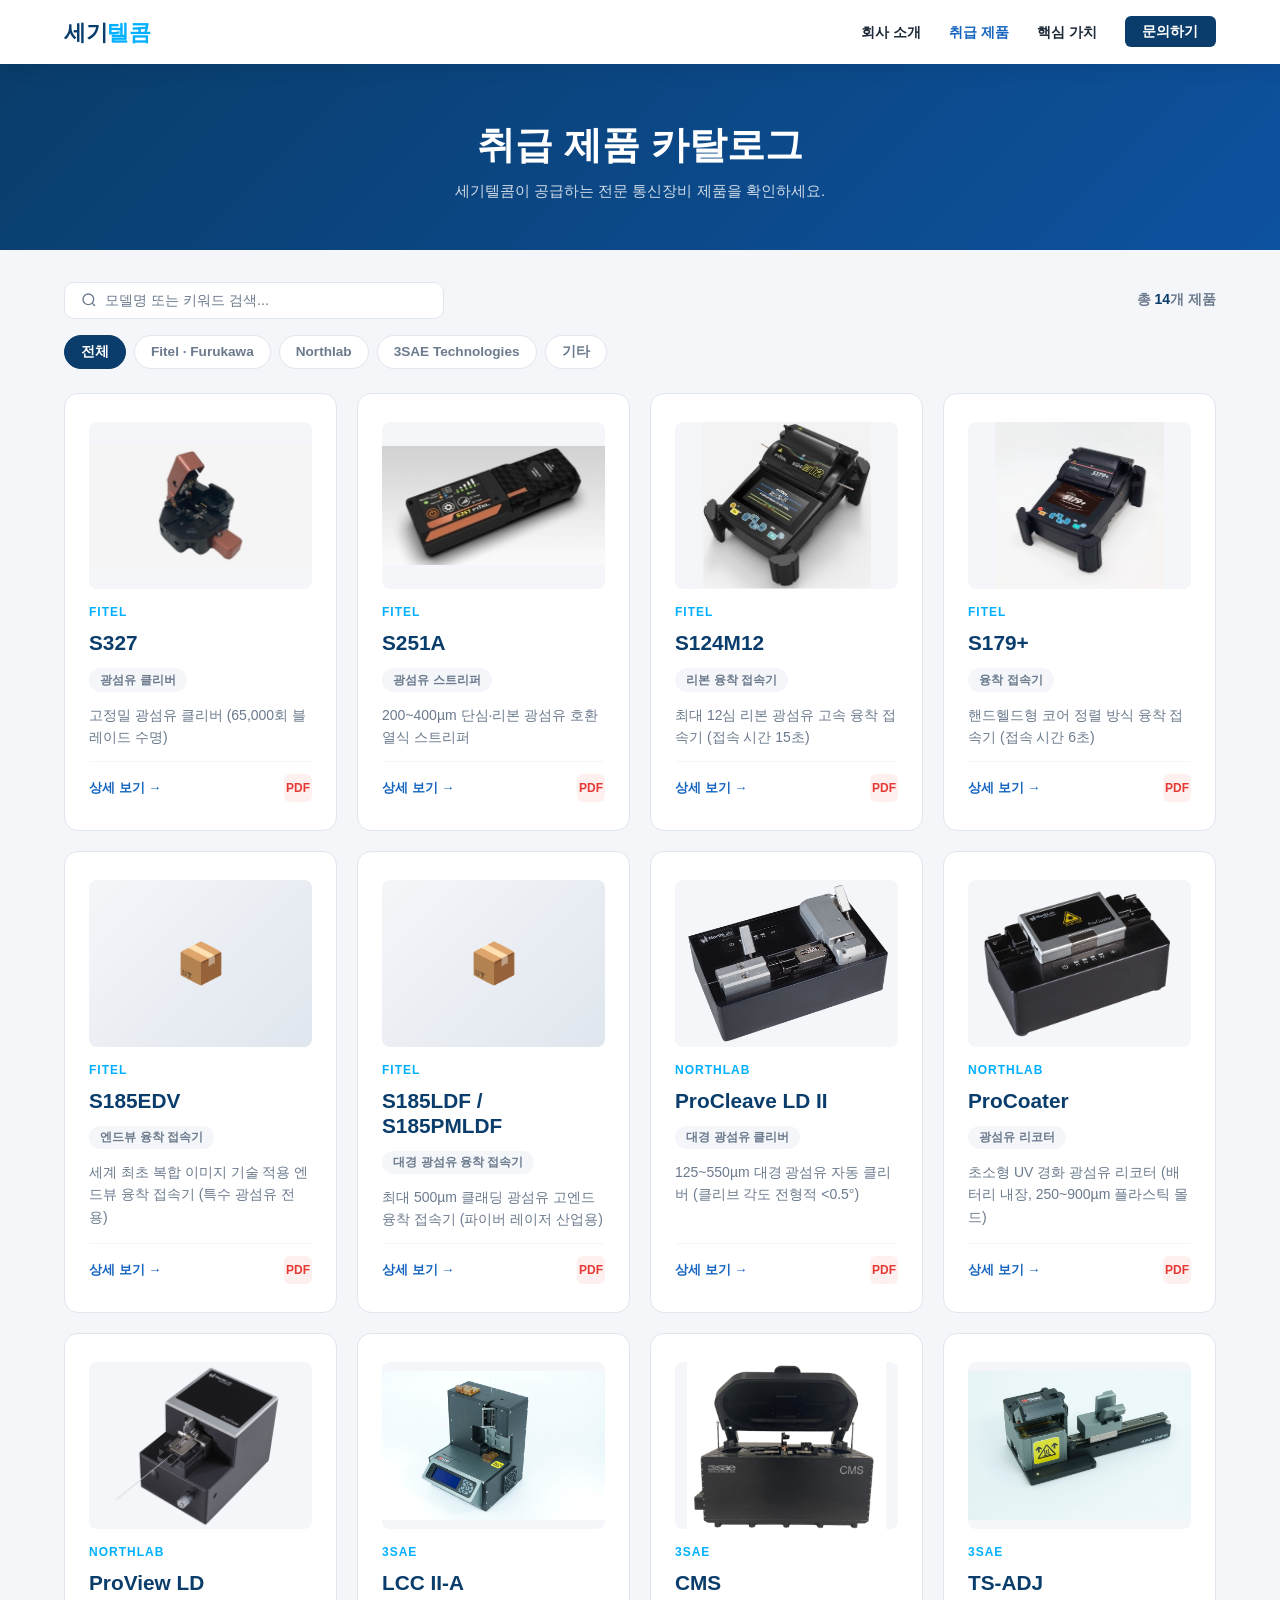
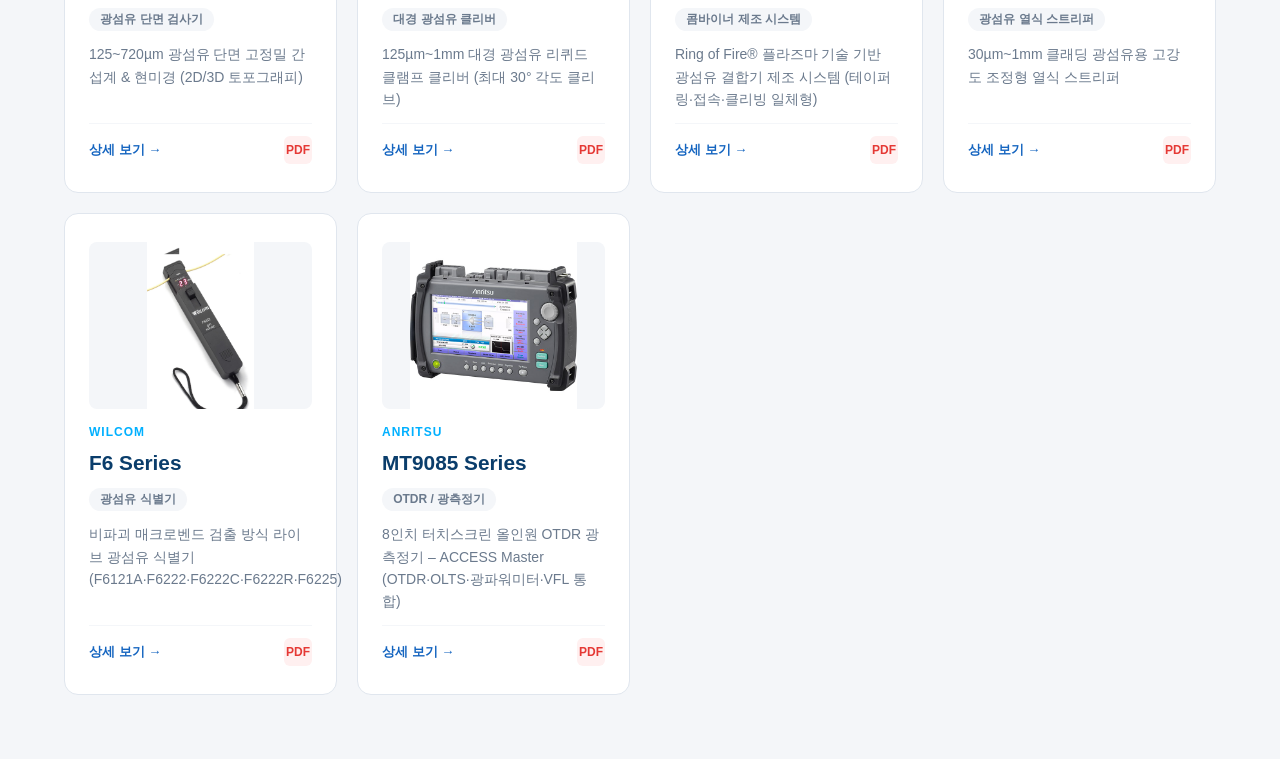
==== products.html @ ae434596 "feat: 세기텔콤 홈페이지 및 제품 카탈로그 페이지 추가 - segitelcom.html: 메인 홈페이지 (Fitel·Northlab·3SAE 브랜드 소개 섹션) - produc" ====
<!DOCTYPE html>
<html lang="ko">
<head>
  <meta charset="UTF-8" />
  <meta name="viewport" content="width=device-width, initial-scale=1.0" />
  <title>제품 카탈로그 | 세기텔콤</title>
  <style>
    :root {
      --primary: #0a3d6b;
      --primary-light: #1565c0;
      --accent: #00b0ff;
      --gray-100: #f4f6f9;
      --gray-200: #e0e6ee;
      --gray-500: #6b7a8d;
      --gray-800: #1e2a38;
      --white: #ffffff;
      --shadow: 0 4px 20px rgba(0,0,0,0.08);
    }

    * { box-sizing: border-box; margin: 0; padding: 0; }
    html { scroll-behavior: smooth; }
    body {
      font-family: 'Apple SD Gothic Neo', 'Noto Sans KR', 'Malgun Gothic', sans-serif;
      color: var(--gray-800);
      background: var(--gray-100);
    }

    /* ── 헤더 ── */
    header {
      position: sticky; top: 0; z-index: 100;
      background: var(--white);
      box-shadow: var(--shadow);
    }
    nav {
      max-width: 1200px; margin: 0 auto;
      padding: 0 1.5rem; height: 64px;
      display: flex; align-items: center; justify-content: space-between;
    }
    .logo {
      font-size: 1.35rem; font-weight: 800;
      color: var(--primary); text-decoration: none; letter-spacing: -0.5px;
    }
    .logo span { color: var(--accent); }
    .nav-links { display: flex; gap: 1.75rem; list-style: none; align-items: center; }
    .nav-links a {
      text-decoration: none; font-size: 0.9rem; font-weight: 600;
      color: var(--gray-800); transition: color 0.2s;
    }
    .nav-links a:hover, .nav-links a.active { color: var(--primary-light); }
    .nav-cta {
      background: var(--primary); color: var(--white) !important;
      padding: 0.45rem 1.1rem; border-radius: 6px;
    }
    .nav-cta:hover { background: var(--primary-light) !important; color: var(--white) !important; }
    .hamburger {
      display: none; flex-direction: column; gap: 5px;
      cursor: pointer; padding: 4px; background: none; border: none;
    }
    .hamburger span {
      display: block; width: 24px; height: 2px;
      background: var(--primary); border-radius: 2px; transition: all 0.3s;
    }
    .hamburger.open span:nth-child(1) { transform: translateY(7px) rotate(45deg); }
    .hamburger.open span:nth-child(2) { opacity: 0; }
    .hamburger.open span:nth-child(3) { transform: translateY(-7px) rotate(-45deg); }
    .mobile-menu {
      display: none; flex-direction: column;
      background: var(--white); border-top: 1px solid var(--gray-200);
      padding: 1rem 1.5rem 1.5rem; gap: 0.75rem;
    }
    .mobile-menu.open { display: flex; }
    .mobile-menu a {
      text-decoration: none; font-size: 0.95rem; font-weight: 600;
      color: var(--gray-800); padding: 0.5rem 0;
      border-bottom: 1px solid var(--gray-100);
    }

    /* ── 페이지 헤더 ── */
    .page-hero {
      background: linear-gradient(135deg, var(--primary) 0%, #0d52a0 100%);
      color: var(--white); padding: 3.5rem 1.5rem 3rem; text-align: center;
    }
    .page-hero h1 { font-size: clamp(1.6rem, 4vw, 2.4rem); font-weight: 800; margin-bottom: 0.6rem; }
    .page-hero p { font-size: 0.95rem; opacity: 0.8; }

    /* ── 컨트롤 바 ── */
    .controls {
      max-width: 1200px; margin: 0 auto;
      padding: 2rem 1.5rem 0;
      display: flex; flex-wrap: wrap; gap: 1rem; align-items: center;
      justify-content: space-between;
    }

    .search-box {
      display: flex; align-items: center; gap: 0.5rem;
      background: var(--white); border: 1.5px solid var(--gray-200);
      border-radius: 10px; padding: 0.6rem 1rem;
      flex: 1; max-width: 380px;
      transition: border-color 0.2s;
    }
    .search-box:focus-within { border-color: var(--primary-light); }
    .search-box svg { color: var(--gray-500); flex-shrink: 0; }
    .search-box input {
      border: none; outline: none; font-size: 0.9rem;
      color: var(--gray-800); background: transparent; width: 100%;
      font-family: inherit;
    }
    .search-box input::placeholder { color: var(--gray-500); }

    .result-count {
      font-size: 0.875rem; color: var(--gray-500); font-weight: 600;
      white-space: nowrap;
    }
    .result-count strong { color: var(--primary); }

    .filter-tabs {
      max-width: 1200px; margin: 0 auto;
      padding: 1rem 1.5rem 0;
      display: flex; gap: 0.5rem; flex-wrap: wrap;
    }
    .filter-tab {
      padding: 0.45rem 1rem; border-radius: 50px;
      border: 1.5px solid var(--gray-200);
      background: var(--white); font-size: 0.85rem; font-weight: 600;
      color: var(--gray-500); cursor: pointer;
      transition: all 0.2s; font-family: inherit;
    }
    .filter-tab:hover { border-color: var(--primary-light); color: var(--primary-light); }
    .filter-tab.active {
      background: var(--primary); border-color: var(--primary);
      color: var(--white);
    }

    /* ── 제품 그리드 ── */
    .products-wrap {
      max-width: 1200px; margin: 0 auto;
      padding: 1.5rem 1.5rem 4rem;
    }

    .products-grid {
      display: grid;
      grid-template-columns: repeat(auto-fill, minmax(260px, 1fr));
      gap: 1.25rem;
    }

    .product-card {
      background: var(--white); border-radius: 14px;
      border: 1.5px solid var(--gray-200);
      padding: 1.75rem 1.5rem;
      cursor: pointer; transition: transform 0.2s, box-shadow 0.2s, border-color 0.2s;
      display: flex; flex-direction: column; gap: 0.75rem;
    }
    .product-card:hover {
      transform: translateY(-4px);
      box-shadow: 0 12px 32px rgba(10,61,107,0.12);
      border-color: var(--primary-light);
    }

    .card-img {
      width: 100%; aspect-ratio: 4/3;
      object-fit: contain; border-radius: 8px;
      background: var(--gray-100);
      display: block; margin-bottom: 0.25rem;
    }
    .card-img-placeholder {
      width: 100%; aspect-ratio: 4/3;
      background: linear-gradient(135deg, var(--gray-100), var(--gray-200));
      border-radius: 8px; display: flex; align-items: center;
      justify-content: center; margin-bottom: 0.25rem;
      color: var(--gray-500); font-size: 2.5rem;
    }

    .card-brand {
      font-size: 0.75rem; font-weight: 700; letter-spacing: 1px;
      text-transform: uppercase; color: var(--accent);
    }
    .card-model {
      font-size: 1.3rem; font-weight: 800; color: var(--primary); line-height: 1.2;
    }
    .card-category {
      display: inline-flex; align-items: center;
      background: var(--gray-100); border-radius: 50px;
      padding: 0.2rem 0.7rem; font-size: 0.75rem;
      font-weight: 600; color: var(--gray-500);
      width: fit-content;
    }
    .card-desc {
      font-size: 0.875rem; color: var(--gray-500);
      line-height: 1.6; flex: 1;
    }
    .card-footer {
      display: flex; align-items: center; justify-content: space-between;
      padding-top: 0.75rem; border-top: 1px solid var(--gray-100);
      margin-top: auto;
    }
    .card-detail-btn {
      font-size: 0.82rem; font-weight: 700;
      color: var(--primary-light); display: flex; align-items: center; gap: 0.3rem;
    }
    .card-pdf-icon {
      width: 28px; height: 28px; background: #fff0f0;
      border-radius: 6px; display: flex; align-items: center; justify-content: center;
      font-size: 0.75rem; font-weight: 700; color: #e53935;
    }

    /* 데이터 없음 */
    .empty-state {
      grid-column: 1 / -1; text-align: center;
      padding: 5rem 1rem; color: var(--gray-500);
    }
    .empty-state svg { margin-bottom: 1rem; opacity: 0.3; }
    .empty-state p { font-size: 1rem; font-weight: 600; }

    /* ── 모달 ── */
    .modal-overlay {
      display: none; position: fixed; inset: 0;
      background: rgba(10,30,50,0.55); z-index: 500;
      align-items: center; justify-content: center;
      padding: 1rem;
    }
    .modal-overlay.open { display: flex; }

    .modal {
      background: var(--white); border-radius: 20px;
      width: 100%; max-width: 720px; max-height: 90vh;
      overflow-y: auto; position: relative;
      animation: slideUp 0.25s ease;
    }
    @keyframes slideUp {
      from { transform: translateY(24px); opacity: 0; }
      to   { transform: translateY(0);    opacity: 1; }
    }

    .modal-header {
      background: linear-gradient(135deg, var(--primary), #0d52a0);
      color: var(--white); padding: 2rem 2rem 1.75rem;
      border-radius: 20px 20px 0 0;
      display: flex; gap: 1.5rem; align-items: flex-start;
    }
    .modal-header-text { flex: 1; }
    .modal-brand { font-size: 0.8rem; font-weight: 700; letter-spacing: 1.5px; opacity: 0.7; text-transform: uppercase; }
    .modal-model { font-size: 2rem; font-weight: 900; letter-spacing: -1px; margin: 0.2rem 0 0.5rem; }
    .modal-category {
      display: inline-block; background: rgba(255,255,255,0.15);
      border-radius: 50px; padding: 0.2rem 0.8rem;
      font-size: 0.8rem; font-weight: 600;
    }
    .modal-header-img {
      width: 140px; min-width: 140px; aspect-ratio: 1;
      object-fit: contain; border-radius: 12px;
      background: rgba(255,255,255,0.12); padding: 0.5rem;
    }
    .modal-header-img-placeholder {
      width: 140px; min-width: 140px; aspect-ratio: 1;
      background: rgba(255,255,255,0.08); border-radius: 12px;
      display: flex; align-items: center; justify-content: center;
      font-size: 3rem;
    }
    .modal-close {
      background: rgba(255,255,255,0.15); border: none; color: var(--white);
      width: 34px; height: 34px; border-radius: 50%; flex-shrink: 0;
      font-size: 1.1rem; cursor: pointer; display: flex;
      align-items: center; justify-content: center;
      transition: background 0.2s; font-family: inherit; align-self: flex-start;
    }
    .modal-close:hover { background: rgba(255,255,255,0.28); }

    .modal-body { padding: 2rem; }

    .modal-short-desc {
      font-size: 1rem; color: var(--gray-500);
      margin-bottom: 1.75rem; line-height: 1.7;
    }

    .modal-section-title {
      font-size: 0.78rem; font-weight: 700; letter-spacing: 1.5px;
      text-transform: uppercase; color: var(--primary-light);
      margin-bottom: 0.9rem;
    }

    .features-list {
      list-style: none; display: flex; flex-direction: column; gap: 0.5rem;
      margin-bottom: 2rem;
    }
    .features-list li {
      display: flex; align-items: flex-start; gap: 0.6rem;
      font-size: 0.9rem; color: var(--gray-800); line-height: 1.5;
    }
    .features-list li::before {
      content: '✓';
      color: var(--accent); font-weight: 900;
      flex-shrink: 0; margin-top: 1px;
    }

    .specs-table {
      width: 100%; border-collapse: collapse;
      font-size: 0.875rem; margin-bottom: 2rem;
      border-radius: 10px; overflow: hidden;
      border: 1px solid var(--gray-200);
    }
    .specs-table tr:nth-child(odd)  td:first-child { background: var(--gray-100); }
    .specs-table tr:nth-child(even) td:first-child { background: #edf1f7; }
    .specs-table td {
      padding: 0.65rem 1rem; border-bottom: 1px solid var(--gray-200);
      vertical-align: top;
    }
    .specs-table tr:last-child td { border-bottom: none; }
    .specs-table td:first-child {
      font-weight: 700; color: var(--primary);
      width: 38%; white-space: nowrap;
    }
    .specs-table td:last-child { color: var(--gray-800); }

    .modal-empty {
      background: var(--gray-100); border-radius: 10px;
      padding: 1.5rem; text-align: center;
      color: var(--gray-500); font-size: 0.875rem;
      margin-bottom: 2rem;
    }

    .modal-actions {
      display: flex; gap: 0.75rem; flex-wrap: wrap;
      padding-top: 1.25rem; border-top: 1px solid var(--gray-200);
    }
    .btn-pdf {
      display: inline-flex; align-items: center; gap: 0.5rem;
      background: #e53935; color: var(--white);
      padding: 0.75rem 1.5rem; border-radius: 8px;
      font-size: 0.9rem; font-weight: 700;
      text-decoration: none; transition: opacity 0.2s;
    }
    .btn-pdf:hover { opacity: 0.88; }
    .btn-contact {
      display: inline-flex; align-items: center; gap: 0.5rem;
      background: var(--primary); color: var(--white);
      padding: 0.75rem 1.5rem; border-radius: 8px;
      font-size: 0.9rem; font-weight: 700;
      text-decoration: none; transition: background 0.2s;
    }
    .btn-contact:hover { background: var(--primary-light); }

    /* ── 반응형 ── */
    @media (max-width: 768px) {
      .nav-links { display: none; }
      .hamburger { display: flex; }
      .controls { flex-direction: column; align-items: stretch; }
      .search-box { max-width: 100%; }
      .modal { max-height: 95vh; border-radius: 16px 16px 0 0; }
      .modal-overlay { align-items: flex-end; padding: 0; }
      .modal-header { border-radius: 16px 16px 0 0; }
      .modal-model { font-size: 1.6rem; }
      .modal-header-img, .modal-header-img-placeholder { width: 90px; min-width: 90px; }
    }
  </style>
</head>
<body>

  <!-- 헤더 -->
  <header>
    <nav>
      <a class="logo" href="segitelcom.html">세기<span>텔콤</span></a>
      <ul class="nav-links">
        <li><a href="segitelcom.html#about">회사 소개</a></li>
        <li><a href="products.html" class="active">취급 제품</a></li>
        <li><a href="segitelcom.html#values">핵심 가치</a></li>
        <li><a href="segitelcom.html#contact" class="nav-cta">문의하기</a></li>
      </ul>
      <button class="hamburger" id="hamburger" aria-label="메뉴">
        <span></span><span></span><span></span>
      </button>
    </nav>
    <div class="mobile-menu" id="mobileMenu">
      <a href="segitelcom.html#about">회사 소개</a>
      <a href="products.html">취급 제품</a>
      <a href="segitelcom.html#values">핵심 가치</a>
      <a href="segitelcom.html#contact">문의하기</a>
    </div>
  </header>

  <!-- 페이지 헤더 -->
  <div class="page-hero">
    <h1>취급 제품 카탈로그</h1>
    <p>세기텔콤이 공급하는 전문 통신장비 제품을 확인하세요.</p>
  </div>

  <!-- 검색 + 결과 수 -->
  <div class="controls">
    <div class="search-box">
      <svg width="16" height="16" fill="none" stroke="currentColor" stroke-width="2" viewBox="0 0 24 24">
        <circle cx="11" cy="11" r="8"/><path d="m21 21-4.35-4.35"/>
      </svg>
      <input type="text" id="searchInput" placeholder="모델명 또는 키워드 검색..." />
    </div>
    <div class="result-count" id="resultCount"></div>
  </div>

  <!-- 카테고리 필터 -->
  <div class="filter-tabs" id="filterTabs">
    <button class="filter-tab active" data-cat="all">전체</button>
  </div>

  <!-- 제품 그리드 -->
  <div class="products-wrap">
    <div class="products-grid" id="productsGrid"></div>
  </div>

  <!-- 제품 상세 모달 -->
  <div class="modal-overlay" id="modalOverlay">
    <div class="modal" id="modal">
      <div class="modal-header">
        <div id="mHeaderImg"></div>
        <div class="modal-header-text">
          <div class="modal-brand" id="mBrand"></div>
          <div class="modal-model" id="mModel"></div>
          <div class="modal-category" id="mCategory"></div>
        </div>
        <button class="modal-close" id="modalClose">✕</button>
      </div>
      <div class="modal-body">
        <p class="modal-short-desc" id="mShortDesc"></p>

        <div id="featuresSection">
          <div class="modal-section-title">주요 특징</div>
          <ul class="features-list" id="mFeatures"></ul>
        </div>

        <div id="specsSection">
          <div class="modal-section-title">제품 사양</div>
          <table class="specs-table" id="mSpecs"></table>
        </div>

        <div class="modal-actions">
          <a id="mPdfBtn" href="#" target="_blank" class="btn-pdf">
            📄 PDF 브로슈어 보기
          </a>
          <a href="segitelcom.html#contact" class="btn-contact">
            💬 제품 문의하기
          </a>
        </div>
      </div>
    </div>
  </div>

  <script>
    const MAIN_BRANDS = ['Fitel', 'Northlab', '3SAE'];
    const BRANDS = [
      { key: 'Fitel',    label: 'Fitel · Furukawa' },
      { key: 'Northlab', label: 'Northlab' },
      { key: '3SAE',     label: '3SAE Technologies' },
      { key: '기타',     label: '기타' },
    ];

    let allProducts = [];
    let activeBrand = 'all';
    let searchQuery = '';

    async function loadProducts() {
      const res = await fetch('products.json');
      allProducts = await res.json();
      buildFilterTabs();
      applyUrlBrand();
      renderGrid();
    }

    function buildFilterTabs() {
      const tabs = document.getElementById('filterTabs');
      BRANDS.forEach(b => {
        const btn = document.createElement('button');
        btn.className = 'filter-tab';
        btn.dataset.brand = b.key;
        btn.textContent = b.label;
        btn.addEventListener('click', () => setBrand(b.key));
        tabs.appendChild(btn);
      });
    }

    function applyUrlBrand() {
      const param = new URLSearchParams(location.search).get('brand');
      if (param) setBrand(param);
    }

    function setBrand(brand) {
      activeBrand = brand;
      document.querySelectorAll('.filter-tab').forEach(t => {
        t.classList.toggle('active', (t.dataset.brand || 'all') === brand);
      });
      renderGrid();
    }

    function matchesBrand(p) {
      if (activeBrand === 'all') return true;
      if (activeBrand === '기타') return !MAIN_BRANDS.includes(p.brand);
      return p.brand === activeBrand;
    }

    function renderGrid() {
      const q = searchQuery.toLowerCase();
      const filtered = allProducts.filter(p => {
        const matchQ = !q ||
          p.model.toLowerCase().includes(q) ||
          p.brand.toLowerCase().includes(q) ||
          p.shortDesc.toLowerCase().includes(q) ||
          p.categoryLabel.toLowerCase().includes(q);
        return matchesBrand(p) && matchQ;
      });

      const grid = document.getElementById('productsGrid');
      const count = document.getElementById('resultCount');
      count.innerHTML = `총 <strong>${filtered.length}</strong>개 제품`;

      if (filtered.length === 0) {
        grid.innerHTML = `
          <div class="empty-state">
            <svg width="48" height="48" fill="none" stroke="currentColor" stroke-width="1.5" viewBox="0 0 24 24">
              <circle cx="11" cy="11" r="8"/><path d="m21 21-4.35-4.35"/>
            </svg>
            <p>검색 결과가 없습니다.</p>
          </div>`;
        return;
      }

      grid.innerHTML = filtered.map(p => `
        <div class="product-card" data-id="${p.id}" tabindex="0" role="button" aria-label="${p.brand} ${p.model} 상세보기">
          ${p.image
            ? `<img class="card-img" src="${p.image}" alt="${p.model}" loading="lazy" onerror="this.style.display='none';this.nextElementSibling.style.display='flex'">`
            : ''}
          <div class="card-img-placeholder" style="${p.image ? 'display:none' : ''}">📦</div>
          <div class="card-brand">${p.brand}</div>
          <div class="card-model">${p.model}</div>
          <div class="card-category">${p.categoryLabel}</div>
          <div class="card-desc">${p.shortDesc || '&nbsp;'}</div>
          <div class="card-footer">
            <span class="card-detail-btn">상세 보기 →</span>
            ${p.pdf ? '<div class="card-pdf-icon">PDF</div>' : ''}
          </div>
        </div>
      `).join('');

      grid.querySelectorAll('.product-card').forEach(card => {
        card.addEventListener('click', () => openModal(card.dataset.id));
        card.addEventListener('keydown', e => { if (e.key === 'Enter') openModal(card.dataset.id); });
      });
    }

    function openModal(id) {
      const p = allProducts.find(x => x.id === id);
      if (!p) return;

      document.getElementById('mBrand').textContent = p.brand;
      document.getElementById('mModel').textContent = p.model;
      document.getElementById('mCategory').textContent = p.categoryLabel;
      document.getElementById('mShortDesc').textContent = p.shortDesc || '';

      const imgWrap = document.getElementById('mHeaderImg');
      if (p.image) {
        imgWrap.innerHTML = `<img class="modal-header-img" src="${p.image}" alt="${p.model}" onerror="this.outerHTML='<div class=modal-header-img-placeholder>📦</div>'">`;
      } else {
        imgWrap.innerHTML = `<div class="modal-header-img-placeholder">📦</div>`;
      }

      // 특징
      const featSec = document.getElementById('featuresSection');
      const featList = document.getElementById('mFeatures');
      if (p.features && p.features.length) {
        featList.innerHTML = p.features.map(f => `<li>${f}</li>`).join('');
        featSec.style.display = '';
      } else {
        featSec.style.display = 'none';
      }

      // 스펙
      const specSec = document.getElementById('specsSection');
      const specTable = document.getElementById('mSpecs');
      if (p.specs && p.specs.length) {
        specTable.innerHTML = p.specs.map(([k, v]) =>
          `<tr><td>${k}</td><td>${v}</td></tr>`
        ).join('');
        specSec.style.display = '';
      } else {
        specSec.innerHTML = '<div class="modal-empty">사양 정보를 준비 중입니다.</div>';
        specSec.style.display = '';
      }

      // PDF
      const pdfBtn = document.getElementById('mPdfBtn');
      if (p.pdf) {
        pdfBtn.href = p.pdf;
        pdfBtn.style.display = '';
      } else {
        pdfBtn.style.display = 'none';
      }

      document.getElementById('modalOverlay').classList.add('open');
      document.body.style.overflow = 'hidden';
      document.getElementById('modal').scrollTop = 0;
    }

    function closeModal() {
      document.getElementById('modalOverlay').classList.remove('open');
      document.body.style.overflow = '';
    }

    document.getElementById('modalClose').addEventListener('click', closeModal);
    document.getElementById('modalOverlay').addEventListener('click', e => {
      if (e.target === e.currentTarget) closeModal();
    });
    document.addEventListener('keydown', e => { if (e.key === 'Escape') closeModal(); });

    document.getElementById('searchInput').addEventListener('input', e => {
      searchQuery = e.target.value;
      renderGrid();
    });

    // 햄버거
    const hamburger = document.getElementById('hamburger');
    hamburger.addEventListener('click', () => {
      hamburger.classList.toggle('open');
      document.getElementById('mobileMenu').classList.toggle('open');
    });

    loadProducts();
  </script>
</body>
</html>
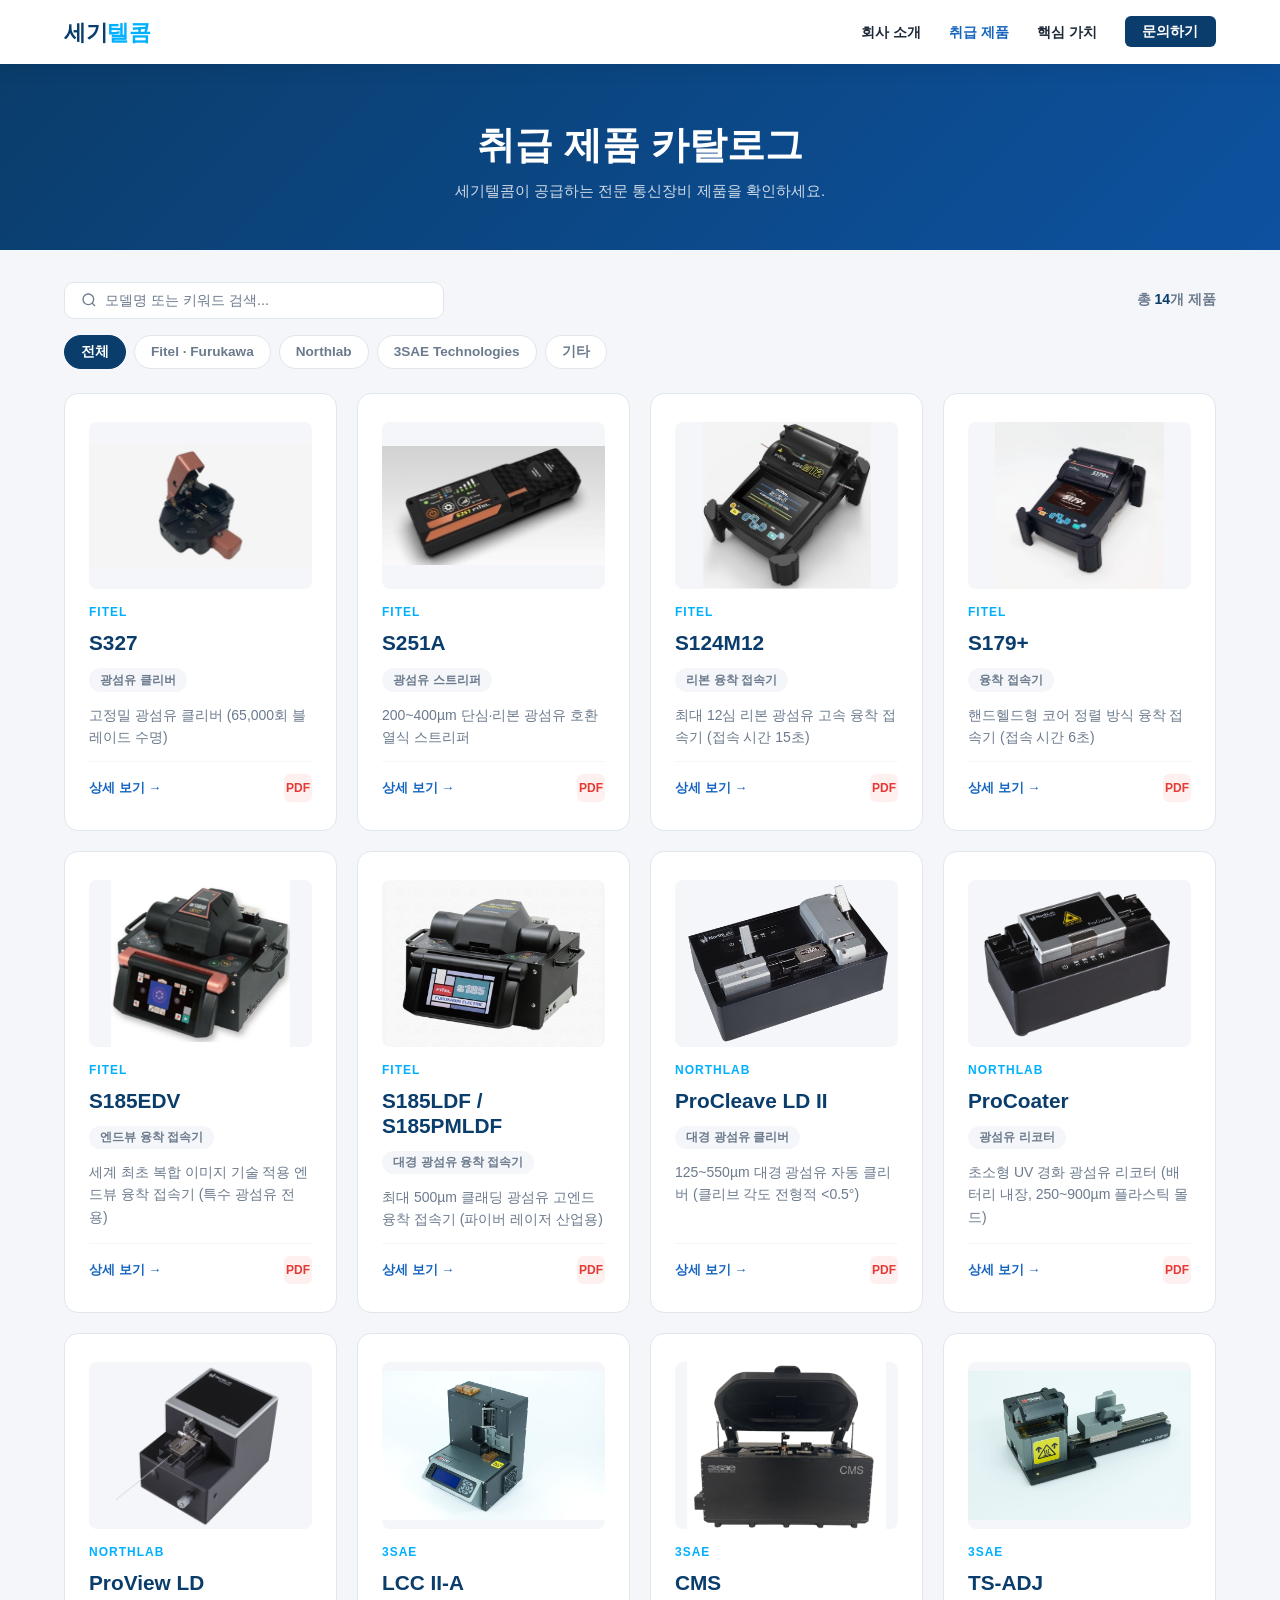
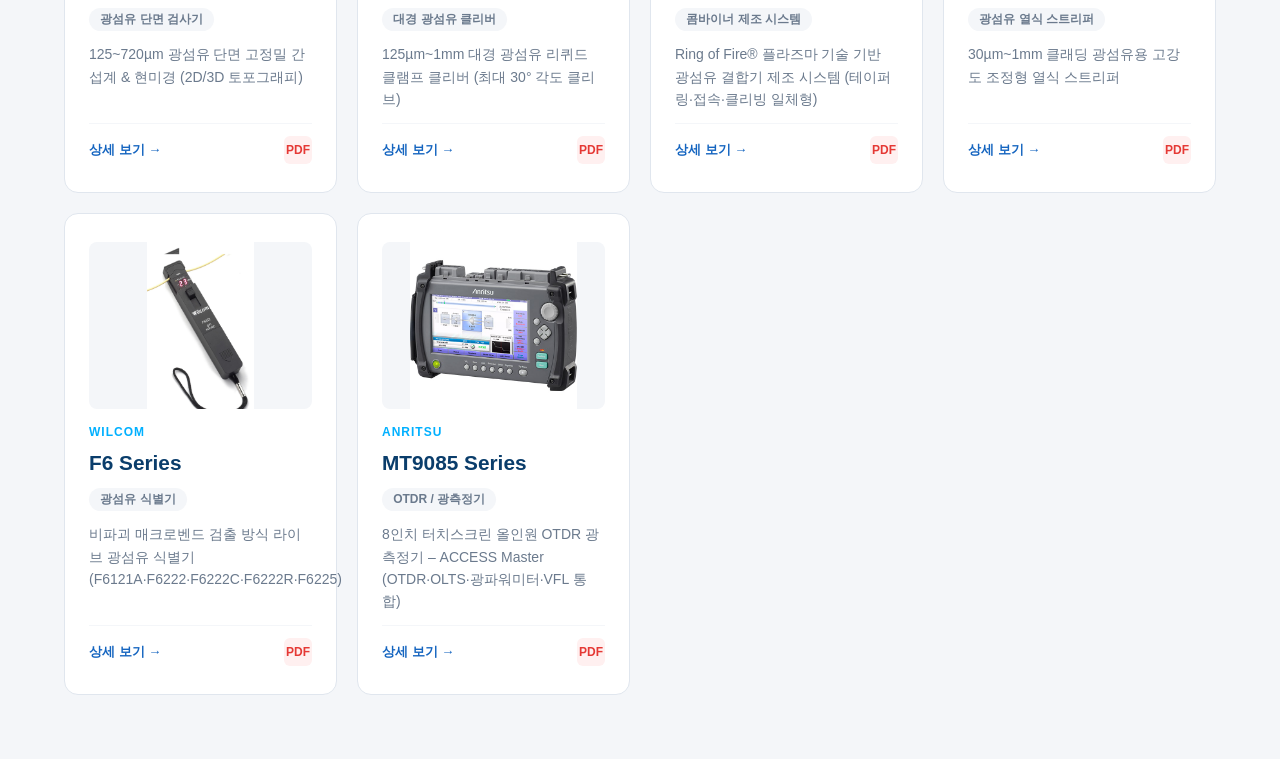
==== commit 5a457e6f: "fix: PDF 연동, 이미지 경로 수정 및 폼 기능 개선 - PDF 아이콘 클릭 시 새 탭에서 직접 열리도록 수정 (카드 모달 버블링 차단) - S185edv / S185ldf " ====
--- a/products.html
+++ b/products.html
@@ -201,7 +201,10 @@
       width: 28px; height: 28px; background: #fff0f0;
       border-radius: 6px; display: flex; align-items: center; justify-content: center;
       font-size: 0.75rem; font-weight: 700; color: #e53935;
-    }
+      text-decoration: none; cursor: pointer;
+      transition: background 0.2s;
+    }
+    .card-pdf-icon:hover { background: #ffd6d6; }
 
     /* 데이터 없음 */
     .empty-state {
@@ -531,7 +534,7 @@
           <div class="card-desc">${p.shortDesc || '&nbsp;'}</div>
           <div class="card-footer">
             <span class="card-detail-btn">상세 보기 →</span>
-            ${p.pdf ? '<div class="card-pdf-icon">PDF</div>' : ''}
+            ${p.pdf ? `<a class="card-pdf-icon" href="${p.pdf}" target="_blank" rel="noopener noreferrer" onclick="event.stopPropagation()" aria-label="PDF 브로슈어 열기">PDF</a>` : ''}
           </div>
         </div>
       `).join('');
